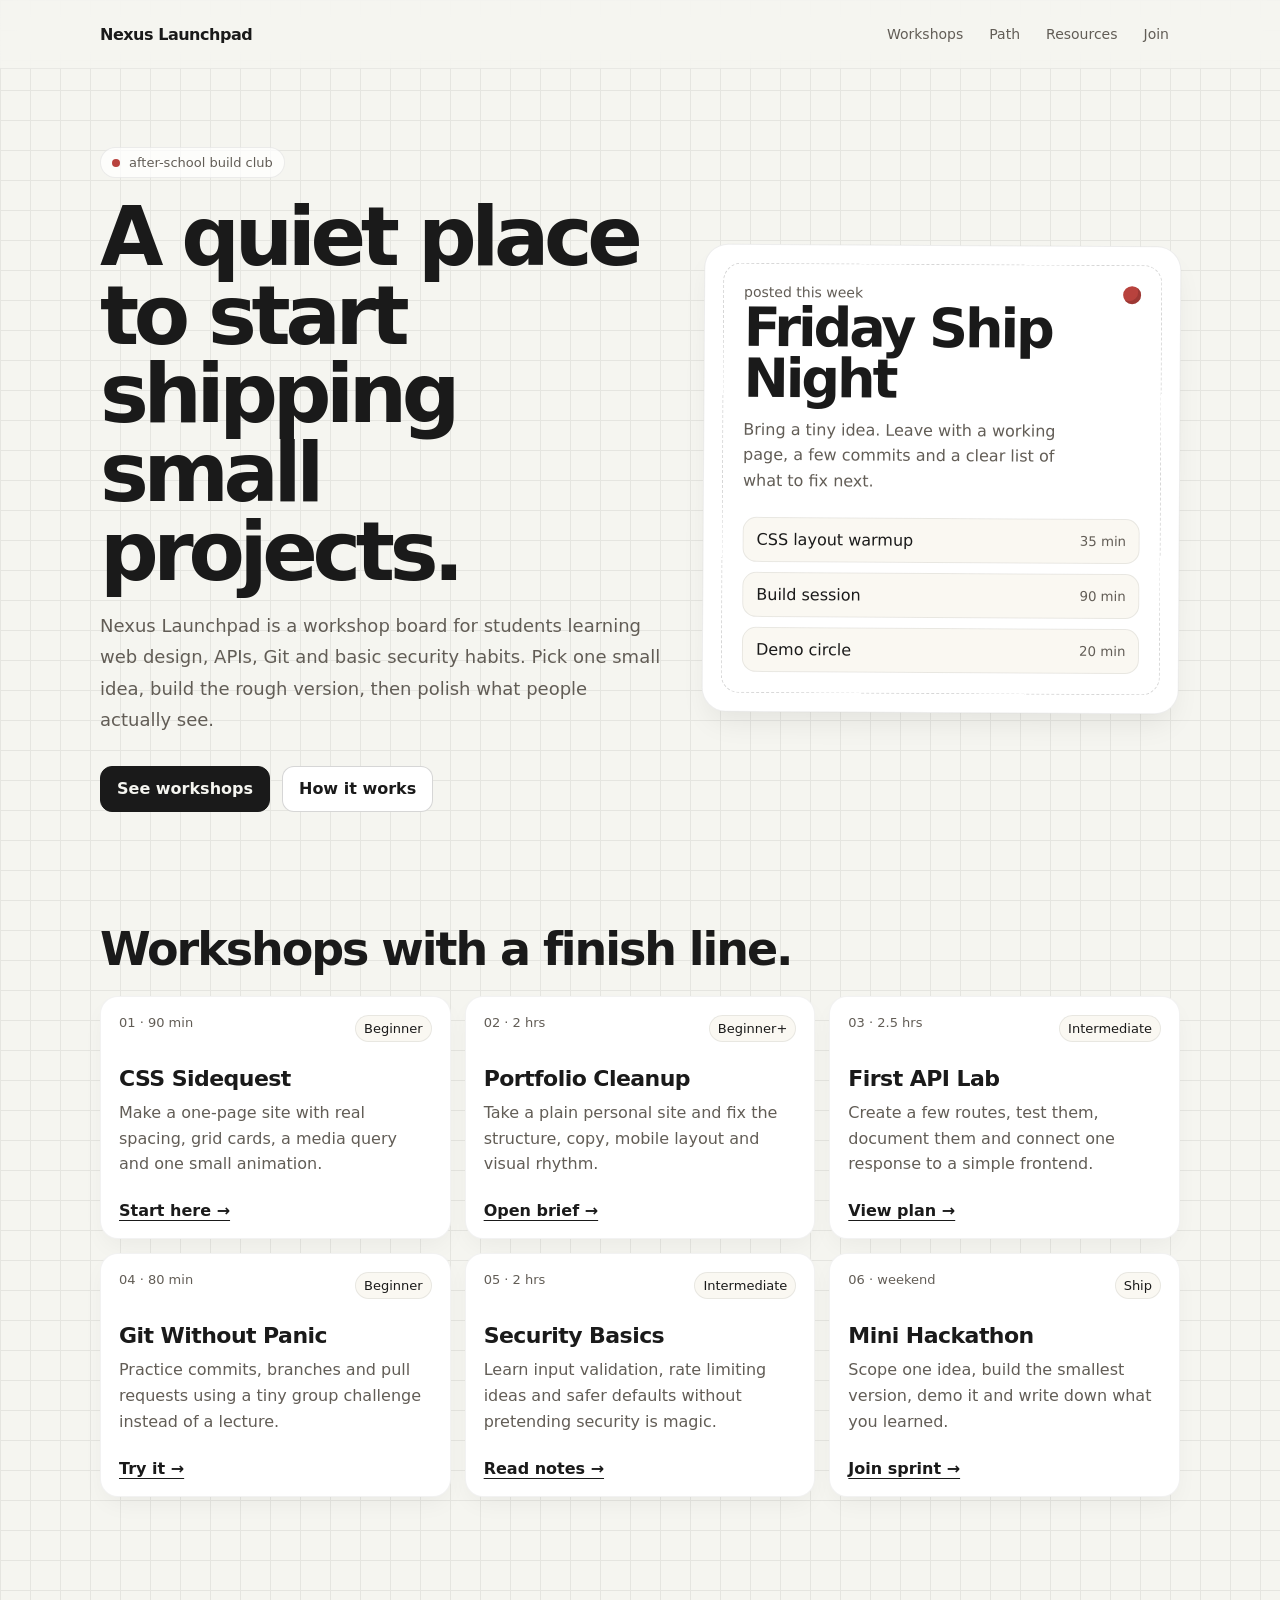
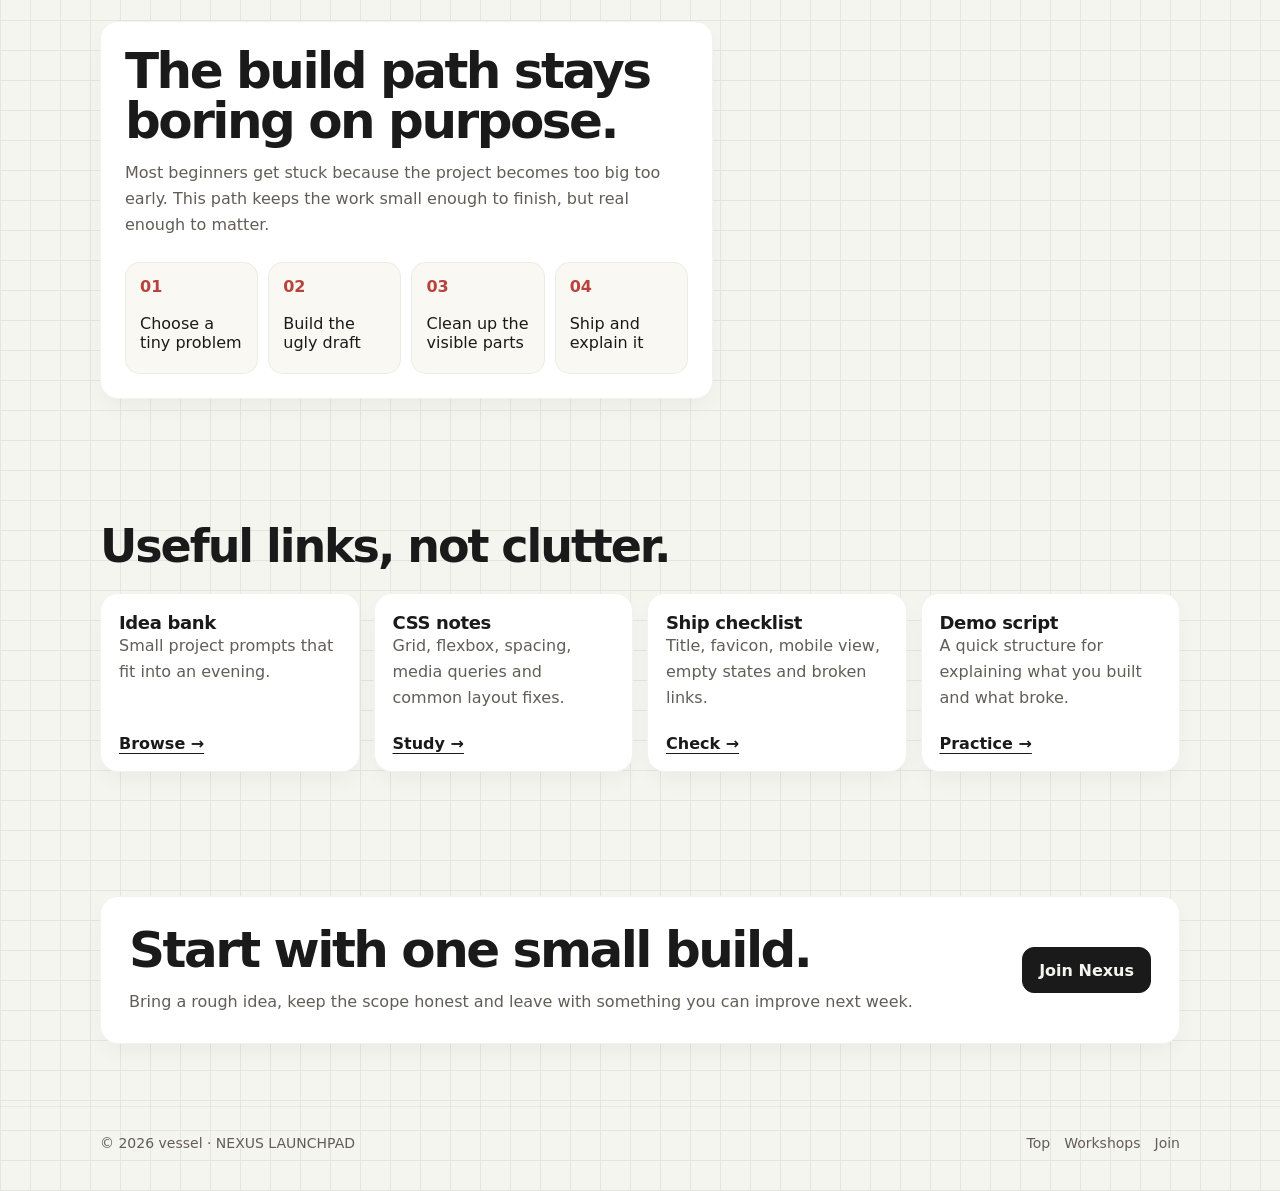
==== index.html @ 0ca1ae7e "initial commit" ====
<!doctype html>
<html lang="en">
<head>
  <meta charset="UTF-8" />
  <meta name="viewport" content="width=device-width, initial-scale=1.0" />
  <title>Nexus Launchpad</title>
    <link rel="stylesheet" href="/style/styles.css" />
</head>
<body>
  <header class="topbar">
    <nav class="wrap nav" aria-label="Main navigation">
      <a class="brand" href="#top" aria-label="Nexus Launchpad home">
        <span>Nexus Launchpad</span>
      </a>

      <div class="nav-links">
        <a href="#workshops">Workshops</a>
        <a href="#path">Path</a>
        <a href="#resources">Resources</a>
        <a href="./page/404.html">Join</a>
      </div>
    </nav>
  </header>

  <main id="top" class="wrap">
    <section class="hero">
      <div>
        <span class="label"><span class="live-dot"></span> after-school build club</span>
        <h1>A quiet place to start shipping small projects.</h1>
        <p>
          Nexus Launchpad is a workshop board for students learning web design, APIs, Git and basic security habits. Pick one small idea, build the rough version, then polish what people actually see.
        </p>

        <div class="hero-actions">
          <a class="button primary" href="#workshops">See workshops</a>
          <a class="button secondary" href="#path">How it works</a>
        </div>
      </div>

      <aside class="notice-card" aria-label="Upcoming ship night notice">
        <div class="notice-inner">
          <div class="notice-top">
            <span>posted this week</span>
            <span class="pin" aria-hidden="true"></span>
          </div>

          <div class="notice-title">
            <strong>Friday Ship Night</strong>
            <span>Bring a tiny idea. Leave with a working page, a few commits and a clear list of what to fix next.</span>
          </div>

          <div class="schedule-list">
            <div class="schedule-row"><span>CSS layout warmup</span><small>35 min</small></div>
            <div class="schedule-row"><span>Build session</span><small>90 min</small></div>
            <div class="schedule-row"><span>Demo circle</span><small>20 min</small></div>
          </div>
        </div>
      </aside>
    </section>

    <section id="workshops">
      <div class="section-head">
        <h2>Workshops with a finish line.</h2>
      </div>

      <div class="workshop-grid">
        <article class="card">
          <div>
            <div class="card-meta"><span>01 · 90 min</span><span class="tag">Beginner</span></div>
            <h3>CSS Sidequest</h3>
            <p>Make a one-page site with real spacing, grid cards, a media query and one small animation.</p>
          </div>
          <a class="text-link" href="#join">Start here →</a>
        </article>

        <article class="card">
          <div>
            <div class="card-meta"><span>02 · 2 hrs</span><span class="tag">Beginner+</span></div>
            <h3>Portfolio Cleanup</h3>
            <p>Take a plain personal site and fix the structure, copy, mobile layout and visual rhythm.</p>
          </div>
          <a class="text-link" href="#join">Open brief →</a>
        </article>

        <article class="card">
          <div>
            <div class="card-meta"><span>03 · 2.5 hrs</span><span class="tag">Intermediate</span></div>
            <h3>First API Lab</h3>
            <p>Create a few routes, test them, document them and connect one response to a simple frontend.</p>
          </div>
          <a class="text-link" href="#join">View plan →</a>
        </article>

        <article class="card">
          <div>
            <div class="card-meta"><span>04 · 80 min</span><span class="tag">Beginner</span></div>
            <h3>Git Without Panic</h3>
            <p>Practice commits, branches and pull requests using a tiny group challenge instead of a lecture.</p>
          </div>
          <a class="text-link" href="#join">Try it →</a>
        </article>

        <article class="card">
          <div>
            <div class="card-meta"><span>05 · 2 hrs</span><span class="tag">Intermediate</span></div>
            <h3>Security Basics</h3>
            <p>Learn input validation, rate limiting ideas and safer defaults without pretending security is magic.</p>
          </div>
          <a class="text-link" href="#join">Read notes →</a>
        </article>

        <article class="card">
          <div>
            <div class="card-meta"><span>06 · weekend</span><span class="tag">Ship</span></div>
            <h3>Mini Hackathon</h3>
            <p>Scope one idea, build the smallest version, demo it and write down what you learned.</p>
          </div>
          <a class="text-link" href="#join">Join sprint →</a>
        </article>
      </div>
    </section>

    <section id="path">
      <div class="path-grid">
        <div class="path-panel">
          <h2>The build path stays boring on purpose.</h2>
          <p>
            Most beginners get stuck because the project becomes too big too early. This path keeps the work small enough to finish, but real enough to matter.
          </p>

          <div class="steps">
            <div class="step"><span>01</span>Choose a tiny problem</div>
            <div class="step"><span>02</span>Build the ugly draft</div>
            <div class="step"><span>03</span>Clean up the visible parts</div>
            <div class="step"><span>04</span>Ship and explain it</div>
          </div>
        </div>
      </div>
    </section>

    <section id="resources">
      <div class="section-head">
        <h2>Useful links, not clutter.</h2>
      </div>

      <div class="resources">
        <article class="resource">
          <div>
            <b>Idea bank</b>
            <p>Small project prompts that fit into an evening.</p>
          </div>
          <span class="text-link">Browse →</span>
        </article>

        <article class="resource">
          <div>
            <b>CSS notes</b>
            <p>Grid, flexbox, spacing, media queries and common layout fixes.</p>
          </div>
          <span class="text-link">Study →</span>
        </article>

        <article class="resource">
          <div>
            <b>Ship checklist</b>
            <p>Title, favicon, mobile view, empty states and broken links.</p>
          </div>
          <span class="text-link">Check →</span>
        </article>

        <article class="resource">
          <div>
            <b>Demo script</b>
            <p>A quick structure for explaining what you built and what broke.</p>
          </div>
          <span class="text-link">Practice →</span>
        </article>
      </div>
    </section>

    <section id="join">
      <div class="join-box">
        <div>
          <h2>Start with one small build.</h2>
          <p>
            Bring a rough idea, keep the scope honest and leave with something you can improve next week.
          </p>
        </div>
        <a class="button primary" href="./page/404.html">Join Nexus</a>
      </div>
    </section>
  </main>

  <footer>
    <div class="wrap footer-inner">
      <span> © 2026 vessel · NEXUS LAUNCHPAD</span>
      <div class="footer-links">
        <a href="#top">Top</a>
        <a href="#workshops">Workshops</a>
        <a href="./page/404.html">Join</a>
      </div>
    </div>
  </footer>
</body>
</html>
---- style/styles.css ----
*::selection {
  background: var(--red);
  color: var(--paper);
}

*::-moz-selection {
  background: var(--red);
  color: var(--paper);
}

:root {
  --paper: #f5f5f0;
  --card: #ffffff;
  --ink: #1a1a1a;
  --muted: #625d56;
  --faint: rgba(0, 0, 0, 0.05);
  --line: rgba(0, 0, 0, 0.07);
  --note-border: #e2d8cf;
  --line-strong: rgba(0, 0, 0, 0.16);
  --soft-note: #efe8e2;
  --soft-red: #f3d8d4;
  --red: #b8423d;
  --radius: 18px;
  --shadow: 0 10px 25px -5px rgba(0, 0, 0, 0.05);
  --shadow-lift: 0 16px 30px -8px rgba(0, 0, 0, 0.08);
}

* {
  box-sizing: border-box;
}

html {
  scroll-behavior: smooth;
}

body {
  margin: 0;
  color: var(--ink);
  background-color: var(--paper);
  background-image:
    linear-gradient(#e5e5e0 1px, transparent 1px),
    linear-gradient(90deg, #e5e5e0 1px, transparent 1px);
  background-size: 30px 30px;
  font-family:
    ui-sans-serif,
    system-ui,
    -apple-system,
    BlinkMacSystemFont,
    "Segoe UI",
    sans-serif;
}

a {
  color: inherit;
  text-decoration: none;
}

.wrap {
  width: min(1080px, calc(100% - 32px));
  margin: 0 auto;
}

.topbar {
  position: sticky;
  top: 0;
  z-index: 10;
  background: rgba(245, 245, 240, 0.86);
  backdrop-filter: blur(12px);
  border-bottom: 1px solid var(--faint);
}

.nav {
  min-height: 68px;
  display: flex;
  align-items: center;
  justify-content: space-between;
  gap: 24px;
}

.brand {
  display: flex;
  align-items: center;
  gap: 10px;
  font-weight: 800;
  letter-spacing: -0.03em;
}

.brand-mark {
  width: 34px;
  height: 34px;
  display: grid;
  place-items: center;
  border: 1px solid var(--line-strong);
  border-radius: 10px;
  background: var(--card);
  box-shadow: var(--shadow);
  transform: rotate(-3deg);
  font-size: 14px;
}

.nav-links {
  display: flex;
  align-items: center;
  gap: 4px;
  color: var(--muted);
  font-size: 14px;
}

.nav-links a {
  padding: 9px 11px;
  border-radius: 999px;
}

.nav-links a:hover {
  background: var(--card);
  color: var(--ink);
}

.hero {
  padding: 78px 0 52px;
  display: grid;
  grid-template-columns: 1.08fr 0.92fr;
  gap: 42px;
  align-items: center;
}

.label {
  width: fit-content;
  display: inline-flex;
  align-items: center;
  gap: 9px;
  padding: 7px 11px;
  border: 1px solid var(--line);
  border-radius: 999px;
  color: var(--muted);
  background: rgba(255, 255, 255, 0.74);
  font-size: 13px;
}

.live-dot {
  width: 8px;
  height: 8px;
  border-radius: 50%;
  background: var(--red);
  animation: blink 1.8s ease-in-out infinite;
}

h1 {
  margin: 20px 0 18px;
  font-size: clamp(44px, 8vw, 82px);
  line-height: 0.96;
  max-width: 720px;
  letter-spacing: -0.065em;
}

.hero p {
  margin: 0;
  max-width: 610px;
  color: var(--muted);
  font-size: 18px;
  line-height: 1.75;
}

.hero-actions {
  margin-top: 30px;
  display: flex;
  flex-wrap: wrap;
  gap: 12px;
}

.button {
  min-height: 46px;
  display: inline-flex;
  align-items: center;
  justify-content: center;
  padding: 0 16px;
  border-radius: 12px;
  border: 1px solid var(--line-strong);
  font-weight: 750;
  transition:
    transform 0.16s ease,
    box-shadow 0.16s ease,
    background 0.16s ease;
}

.button:hover {
  transform: translateY(-2px);
  box-shadow: var(--shadow-lift);
}

.button.primary {
  background: var(--ink);
  color: var(--paper);
  border-color: var(--ink);
}

.button.secondary {
  background: var(--card);
  color: var(--ink);
}

.notice-card {
  background: var(--card);
  border: 1px solid var(--line);
  border-radius: 24px;
  box-shadow: var(--shadow-lift);
  padding: 18px;
  transform: rotate(0.35deg);
}

.notice-inner {
  border: 1px dashed var(--line-strong);
  border-radius: 18px;
  padding: 20px;
  min-height: 420px;
  display: flex;
  flex-direction: column;
  justify-content: space-between;
  background: var(--card);
}

.notice-top {
  display: flex;
  justify-content: space-between;
  gap: 14px;
  color: var(--muted);
  font-size: 14px;
}

.pin {
  width: 18px;
  height: 18px;
  border-radius: 50%;
  background: var(--red);
  box-shadow: inset -3px -3px 0 rgba(0, 0, 0, 0.15);
  animation: tiny-wobble 4.4s ease-in-out infinite;
}

.notice-title strong {
  display: block;
  margin-bottom: 12px;
  font-size: clamp(34px, 5vw, 54px);
  line-height: 0.95;
  letter-spacing: -0.055em;
}

.notice-title span {
  display: block;
  color: var(--muted);
  line-height: 1.6;
  max-width: 340px;
}

.schedule-list {
  display: grid;
  gap: 10px;
  margin-top: 24px;
}

.schedule-row {
  display: flex;
  align-items: center;
  justify-content: space-between;
  gap: 18px;
  padding: 12px 13px;
  border-radius: 14px;
  border: 1px solid var(--line);
  background: #faf8f2;
}

.schedule-row small {
  color: var(--muted);
  white-space: nowrap;
}

section {
  padding: 62px 0;
}

.section-head {
  display: flex;
  align-items: end;
  justify-content: space-between;
  gap: 28px;
  margin-bottom: 24px;
}

.section-head h2 {
  margin: 0;
  font-size: clamp(30px, 4vw, 46px);
  line-height: 1;
  letter-spacing: -0.045em;
}

.section-head p {
  max-width: 440px;
  margin: 0;
  color: var(--muted);
  line-height: 1.65;
}

.workshop-grid {
  display: grid;
  grid-template-columns: repeat(3, 1fr);
  gap: 14px;
}

.card,
.path-panel,
.resource,
.join-box {
  background: var(--card);
  border: 1px solid var(--faint);
  border-radius: var(--radius);
  box-shadow: var(--shadow);
}

.card {
  padding: 18px;
  min-height: 238px;
  display: flex;
  flex-direction: column;
  justify-content: space-between;
  transition:
    transform 0.16s ease,
    border-color 0.16s ease,
    box-shadow 0.16s ease;
}

.card:hover {
  transform: translateY(-4px);
  border-color: var(--line-strong);
  box-shadow: var(--shadow-lift);
}

.card-meta {
  display: flex;
  justify-content: space-between;
  gap: 12px;
  color: var(--muted);
  font-size: 13px;
}

.tag {
  padding: 5px 8px;
  border: 1px solid var(--line);
  border-radius: 999px;
  color: var(--ink);
  background: #faf8f2;
  white-space: nowrap;
}

.card h3 {
  margin: 24px 0 9px;
  font-size: 22px;
  letter-spacing: -0.025em;
}

.card p,
.resource p,
.path-panel p,
.join-box p,
.side-note p {
  margin: 0;
  color: var(--muted);
  line-height: 1.62;
}

.text-link {
  margin-top: 24px;
  color: var(--ink);
  font-weight: 780;
  text-decoration: underline;
  text-decoration-thickness: 1px;
  text-underline-offset: 4px;
}

.path-grid {
  display: grid;
  grid-template-columns: 1.15fr 0.85fr;
  gap: 14px;
  align-items: stretch;
}

.path-panel {
  padding: 24px;
}

.path-panel h2,
.join-box h2 {
  margin: 0 0 14px;
  font-size: clamp(30px, 4vw, 50px);
  line-height: 1;
  letter-spacing: -0.05em;
}

.steps {
  margin-top: 24px;
  display: grid;
  grid-template-columns: repeat(4, 1fr);
  gap: 10px;
}

.step {
  min-height: 112px;
  border: 1px solid var(--faint);
  border-radius: 15px;
  padding: 14px;
  background: #faf8f2;
}

.step span {
  display: block;
  margin-bottom: 18px;
  color: var(--red);
  font-weight: 900;
}

.side-note {
  border-radius: var(--radius);
  border: 1px solid var(--note-border);
  background: var(--soft-note);
  padding: 24px;
  display: flex;
  flex-direction: column;
  justify-content: space-between;
  box-shadow:
    var(--shadow),
    inset 0 -4px 0 rgba(0, 0, 0, 0.04);
}

.side-note h3 {
  margin: 0 0 14px;
  font-size: 30px;
  line-height: 1;
  letter-spacing: -0.04em;
}

.mini-list {
  display: grid;
  grid-template-columns: repeat(2, 1fr);
  gap: 9px;
  margin-top: 22px;
}

.mini-list div {
  padding: 11px;
  border-radius: 12px;
  background: rgba(255, 255, 255, 0.42);
  border: 1px solid rgba(0, 0, 0, 0.06);
  font-weight: 720;
  font-size: 14px;
}

.resources {
  display: grid;
  grid-template-columns: repeat(4, 1fr);
  gap: 14px;
}

.resource {
  min-height: 176px;
  padding: 18px;
  display: flex;
  flex-direction: column;
  justify-content: space-between;
}

.resource b {
  font-size: 18px;
  letter-spacing: -0.02em;
}

.join-box {
  padding: 28px;
  display: grid;
  grid-template-columns: 1fr auto;
  gap: 24px;
  align-items: center;
  background: var(--card);
}

footer {
  border-top: 1px solid var(--faint);
  padding: 28px 0 40px;
  color: var(--muted);
  font-size: 14px;
}

.footer-inner {
  display: flex;
  justify-content: space-between;
  gap: 16px;
  align-items: center;
}

.footer-links {
  display: flex;
  gap: 14px;
}

@keyframes blink {
  0%,
  100% {
    opacity: 1;
    transform: scale(1);
  }
  50% {
    opacity: 0.45;
    transform: scale(0.78);
  }
}

@keyframes tiny-wobble {
  0%,
  100% {
    transform: rotate(-3deg) translateY(0);
  }
  50% {
    transform: rotate(4deg) translateY(3px);
  }
}

@media (max-width: 900px) {
  .hero,
  .path-grid,
  .join-box {
    grid-template-columns: 1fr;
  }

  .hero {
    padding-top: 52px;
  }

  .workshop-grid {
    grid-template-columns: repeat(2, 1fr);
  }

  .resources {
    grid-template-columns: repeat(2, 1fr);
  }

  .steps {
    grid-template-columns: repeat(2, 1fr);
  }
}

@media (max-width: 640px) {
  .wrap {
    width: min(100% - 24px, 1080px);
  }

  .nav {
    min-height: 60px;
  }

  .nav-links {
    display: none;
  }

  .hero {
    padding: 42px 0 28px;
  }

  h1 {
    font-size: clamp(42px, 15vw, 60px);
  }

  .hero p {
    font-size: 16px;
  }

  .notice-card {
    padding: 12px;
    transform: none;
  }

  .notice-inner {
    min-height: 390px;
    padding: 16px;
  }

  section {
    padding: 48px 0;
  }

  .section-head {
    display: block;
  }

  .section-head p {
    margin-top: 12px;
  }

  .workshop-grid,
  .resources,
  .steps,
  .mini-list {
    grid-template-columns: 1fr;
  }

  .resource:nth-child(2),
  .resource:nth-child(4) {
    transform: none;
  }

  .path-panel,
  .side-note,
  .join-box {
    padding: 20px;
  }

  .footer-inner {
    display: block;
  }

  .footer-links {
    margin-top: 12px;
  }
}

/* 404 page styles */

.not-found-page {
  min-height: calc(100vh - 150px);
  display: grid;
  place-items: center;
  padding: 84px 0;
}

.not-found-card {
  width: min(720px, 100%);
  background: var(--card);
  border: 1px solid var(--faint);
  border-radius: 28px;
  box-shadow: var(--shadow);
  padding: 38px;
  text-align: center;
}

.not-found-card .label {
  margin: 0 auto;
}

.error-code {
  width: fit-content;
  margin: 34px auto 12px;
  padding: 6px 10px;
  color: var(--red);
  background: #faf8f2;
  border: 1px solid var(--line);
  border-radius: 999px;
  font-size: 13px;
  font-weight: 850;
  letter-spacing: .22em;
}

.not-found-card h1 {
  max-width: 620px;
  margin: 0 auto 18px;
  font-size: clamp(42px, 6.5vw, 70px);
  line-height: .96;
  letter-spacing: -.065em;
}

.not-found-copy {
  max-width: 570px;
  margin: 0 auto;
  color: var(--muted);
  font-size: 18px;
  line-height: 1.75;
}

.mail-box {
  width: min(560px, 100%);
  margin: 34px auto 0;
  padding: 20px;
  display: grid;
  grid-template-columns: 1fr auto;
  gap: 20px;
  align-items: center;
  text-align: left;
  background: var(--soft-note);
  border: 1px solid var(--note-border);
  border-radius: 20px;
  box-shadow: inset 0 -3px 0 rgba(0, 0, 0, .035);
}

.mail-box strong {
  display: block;
  margin-bottom: 6px;
  font-size: 18px;
  letter-spacing: -.02em;
}

.mail-box p {
  margin: 0;
  color: var(--muted);
  line-height: 1.55;
}

.not-found-actions {
  margin-top: 24px;
  display: flex;
  align-items: center;
  justify-content: center;
  gap: 14px;
  flex-wrap: wrap;
}

.not-found-actions .text-link {
  margin-top: 0;
}

@media (max-width: 640px) {
  .not-found-page {
    padding: 52px 0;
  }

  .not-found-card {
    padding: 24px;
    border-radius: 22px;
  }

  .not-found-card h1 {
    font-size: clamp(38px, 13vw, 56px);
  }

  .not-found-copy {
    font-size: 16px;
  }

  .mail-box {
    grid-template-columns: 1fr;
    text-align: center;
  }

  .mail-box .button {
    width: 100%;
  }

  .not-found-actions {
    flex-direction: column;
  }

  .not-found-actions .button {
    width: 100%;
  }
}
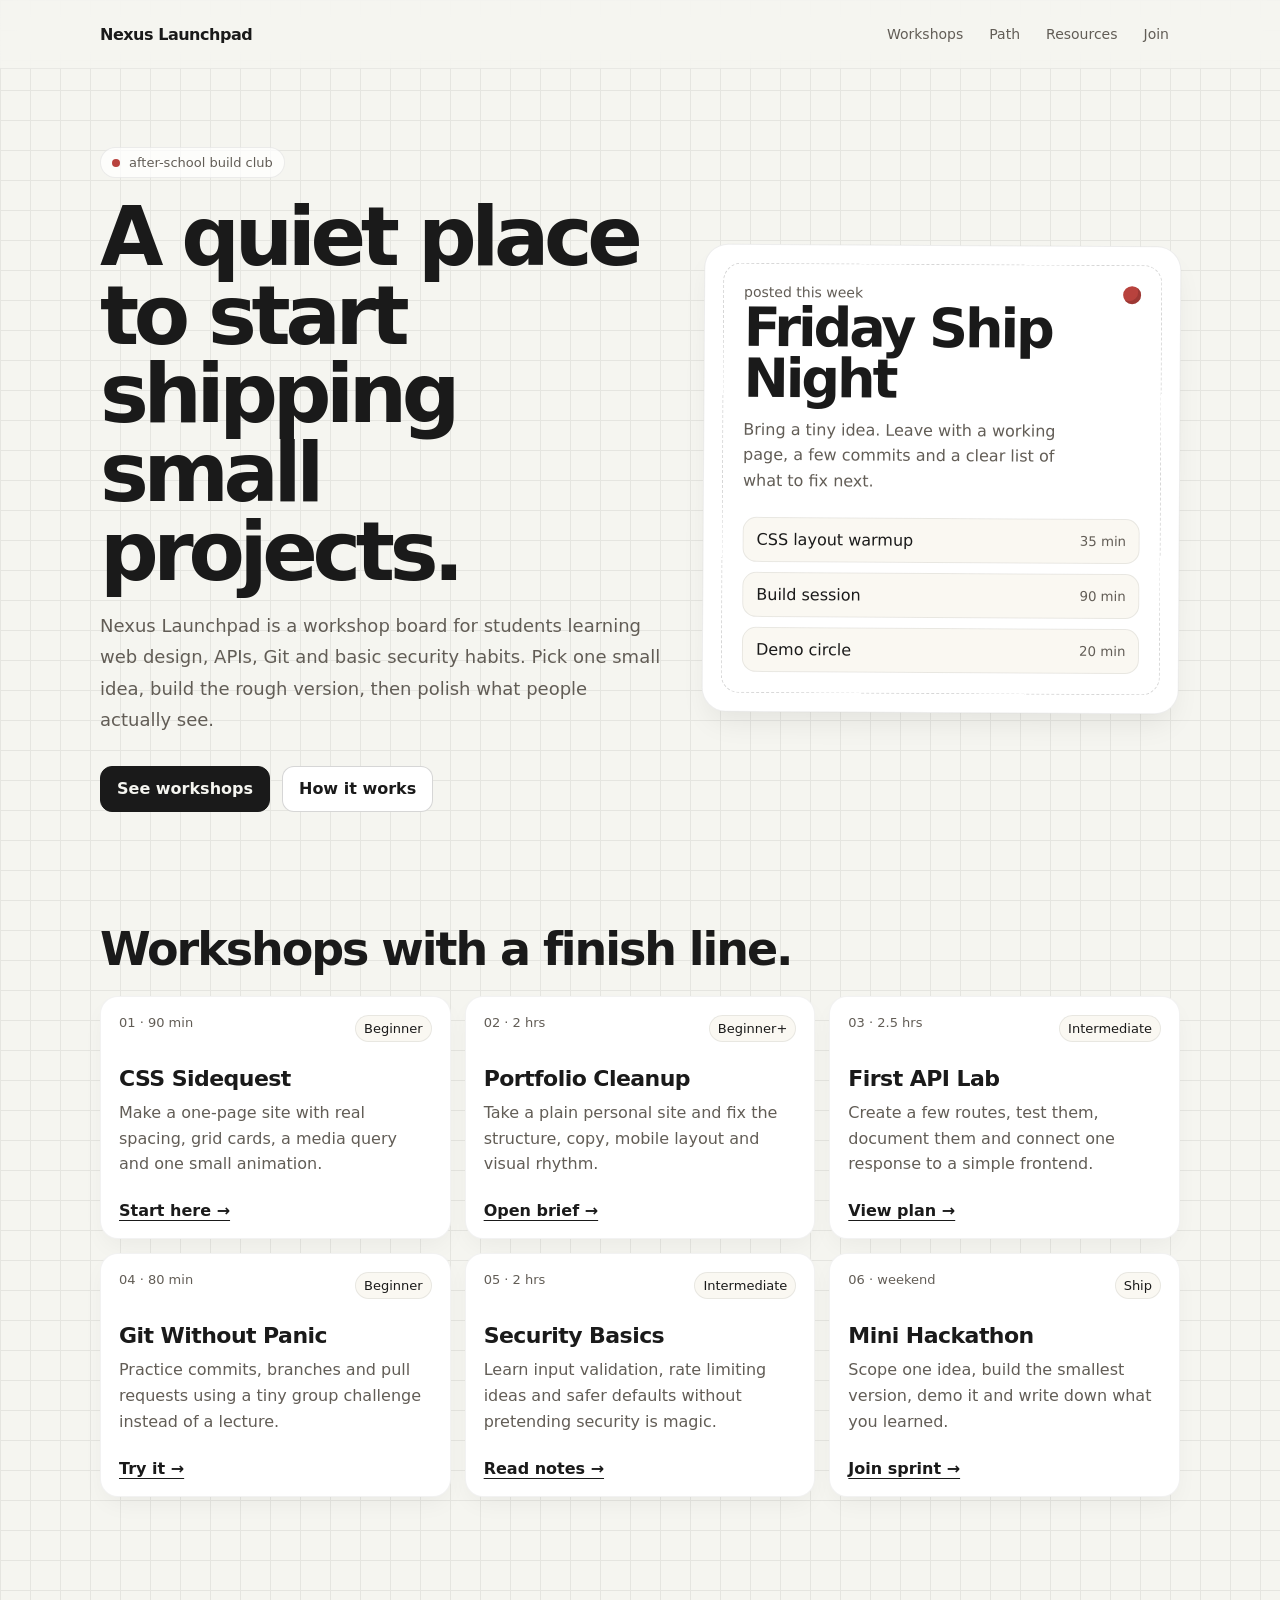
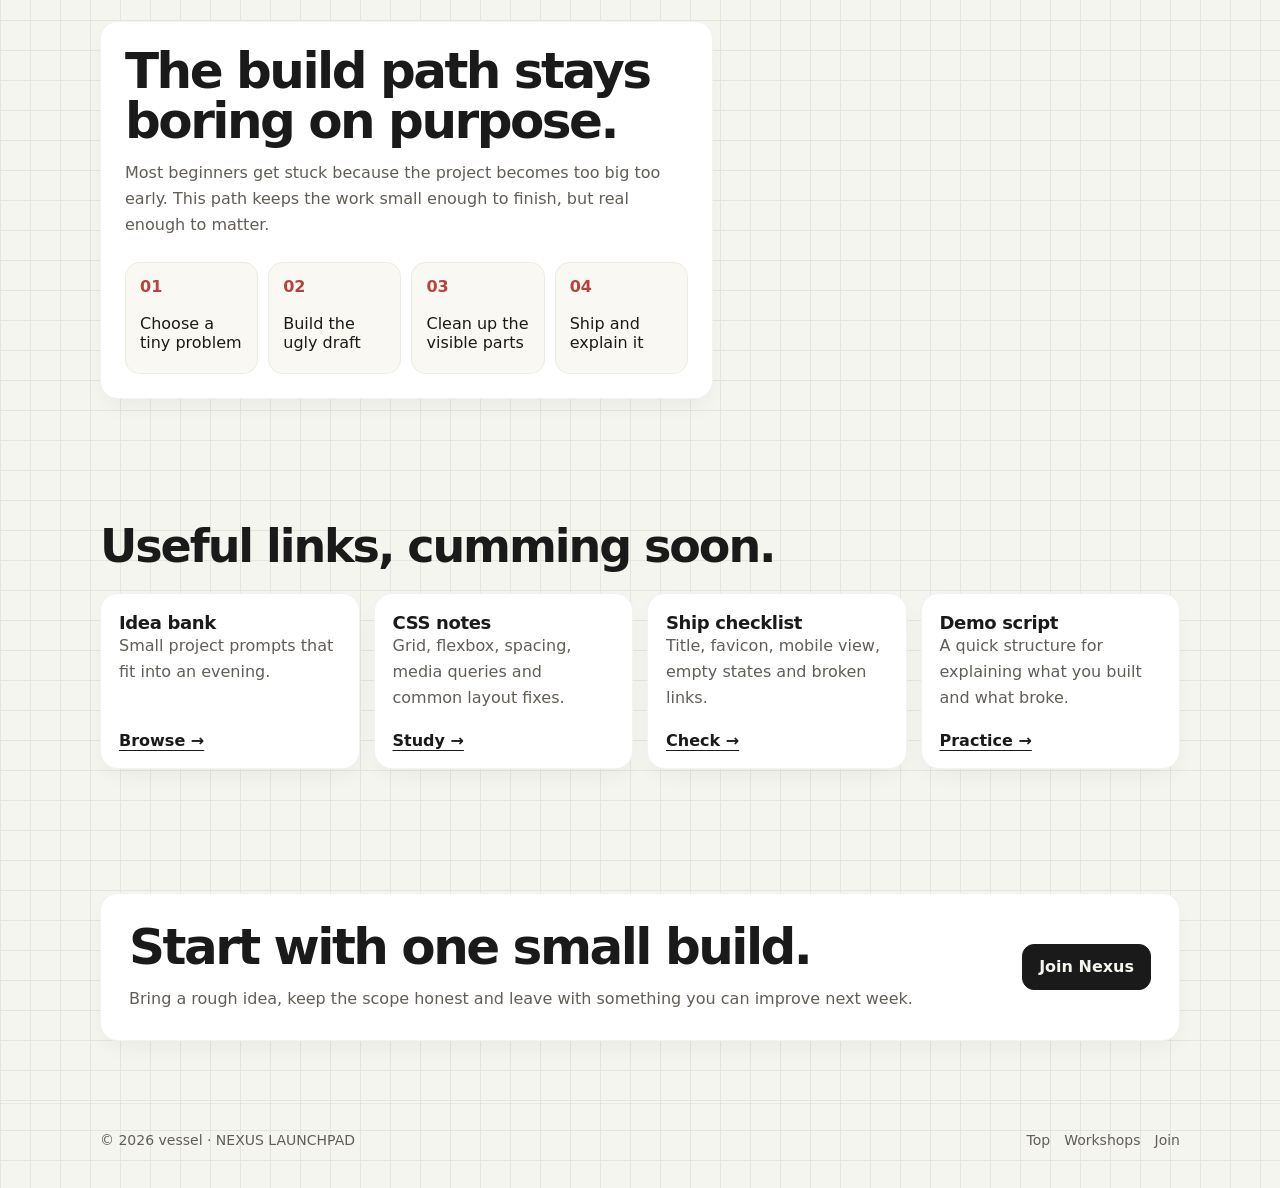
==== commit ff08c394: "initial changes" ====
--- a/index.html
+++ b/index.html
@@ -1,205 +1,261 @@
 <!doctype html>
 <html lang="en">
-<head>
-  <meta charset="UTF-8" />
-  <meta name="viewport" content="width=device-width, initial-scale=1.0" />
-  <title>Nexus Launchpad</title>
+  <head>
+    <meta charset="UTF-8" />
+    <meta name="viewport" content="width=device-width, initial-scale=1.0" />
+    <title>Nexus Launchpad</title>
     <link rel="stylesheet" href="/style/styles.css" />
-</head>
-<body>
-  <header class="topbar">
-    <nav class="wrap nav" aria-label="Main navigation">
-      <a class="brand" href="#top" aria-label="Nexus Launchpad home">
-        <span>Nexus Launchpad</span>
-      </a>
-
-      <div class="nav-links">
-        <a href="#workshops">Workshops</a>
-        <a href="#path">Path</a>
-        <a href="#resources">Resources</a>
-        <a href="./page/404.html">Join</a>
+  </head>
+  <body>
+    <header class="topbar">
+      <nav class="wrap nav" aria-label="Main navigation">
+        <a class="brand" href="#top" aria-label="Nexus Launchpad home">
+          <span>Nexus Launchpad</span>
+        </a>
+
+        <div class="nav-links">
+          <a href="#workshops">Workshops</a>
+          <a href="#path">Path</a>
+          <a href="./page/404.html">Resources</a>
+          <a href="./page/404.html">Join</a>
+        </div>
+      </nav>
+    </header>
+
+    <main id="top" class="wrap">
+      <section class="hero">
+        <div>
+          <span class="label"
+            ><span class="live-dot"></span> after-school build club</span
+          >
+          <h1>A quiet place to start shipping small projects.</h1>
+          <p>
+            Nexus Launchpad is a workshop board for students learning web
+            design, APIs, Git and basic security habits. Pick one small idea,
+            build the rough version, then polish what people actually see.
+          </p>
+
+          <div class="hero-actions">
+            <a class="button primary" href="#workshops">See workshops</a>
+            <a class="button secondary" href="#path">How it works</a>
+          </div>
+        </div>
+
+        <aside class="notice-card" aria-label="Upcoming ship night notice">
+          <div class="notice-inner">
+            <div class="notice-top">
+              <span>posted this week</span>
+              <span class="pin" aria-hidden="true"></span>
+            </div>
+
+            <div class="notice-title">
+              <strong>Friday Ship Night</strong>
+              <span
+                >Bring a tiny idea. Leave with a working page, a few commits and
+                a clear list of what to fix next.</span
+              >
+            </div>
+
+            <div class="schedule-list">
+              <div class="schedule-row">
+                <span>CSS layout warmup</span><small>35 min</small>
+              </div>
+              <div class="schedule-row">
+                <span>Build session</span><small>90 min</small>
+              </div>
+              <div class="schedule-row">
+                <span>Demo circle</span><small>20 min</small>
+              </div>
+            </div>
+          </div>
+        </aside>
+      </section>
+
+      <section id="workshops">
+        <div class="section-head">
+          <h2>Workshops with a finish line.</h2>
+        </div>
+
+        <div class="workshop-grid">
+          <article class="card">
+            <div>
+              <div class="card-meta">
+                <span>01 · 90 min</span><span class="tag">Beginner</span>
+              </div>
+              <h3>CSS Sidequest</h3>
+              <p>
+                Make a one-page site with real spacing, grid cards, a media
+                query and one small animation.
+              </p>
+            </div>
+            <a class="text-link" href="./page/404.html">Start here →</a>
+          </article>
+
+          <article class="card">
+            <div>
+              <div class="card-meta">
+                <span>02 · 2 hrs</span><span class="tag">Beginner+</span>
+              </div>
+              <h3>Portfolio Cleanup</h3>
+              <p>
+                Take a plain personal site and fix the structure, copy, mobile
+                layout and visual rhythm.
+              </p>
+            </div>
+            <a class="text-link" href="./page/404.html">Open brief →</a>
+          </article>
+
+          <article class="card">
+            <div>
+              <div class="card-meta">
+                <span>03 · 2.5 hrs</span><span class="tag">Intermediate</span>
+              </div>
+              <h3>First API Lab</h3>
+              <p>
+                Create a few routes, test them, document them and connect one
+                response to a simple frontend.
+              </p>
+            </div>
+            <a class="text-link" href="./page/404.html">View plan →</a>
+          </article>
+
+          <article class="card">
+            <div>
+              <div class="card-meta">
+                <span>04 · 80 min</span><span class="tag">Beginner</span>
+              </div>
+              <h3>Git Without Panic</h3>
+              <p>
+                Practice commits, branches and pull requests using a tiny group
+                challenge instead of a lecture.
+              </p>
+            </div>
+            <a class="text-link" href="./page/404.html">Try it →</a>
+          </article>
+
+          <article class="card">
+            <div>
+              <div class="card-meta">
+                <span>05 · 2 hrs</span><span class="tag">Intermediate</span>
+              </div>
+              <h3>Security Basics</h3>
+              <p>
+                Learn input validation, rate limiting ideas and safer defaults
+                without pretending security is magic.
+              </p>
+            </div>
+            <a class="text-link" href="./page/404.html">Read notes →</a>
+          </article>
+
+          <article class="card">
+            <div>
+              <div class="card-meta">
+                <span>06 · weekend</span><span class="tag">Ship</span>
+              </div>
+              <h3>Mini Hackathon</h3>
+              <p>
+                Scope one idea, build the smallest version, demo it and write
+                down what you learned.
+              </p>
+            </div>
+            <a class="text-link" href="./page/404.html">Join sprint →</a>
+          </article>
+        </div>
+      </section>
+
+      <section id="path">
+        <div class="path-grid">
+          <div class="path-panel">
+            <h2>The build path stays boring on purpose.</h2>
+            <p>
+              Most beginners get stuck because the project becomes too big too
+              early. This path keeps the work small enough to finish, but real
+              enough to matter.
+            </p>
+
+            <div class="steps">
+              <div class="step"><span>01</span>Choose a tiny problem</div>
+              <div class="step"><span>02</span>Build the ugly draft</div>
+              <div class="step"><span>03</span>Clean up the visible parts</div>
+              <div class="step"><span>04</span>Ship and explain it</div>
+            </div>
+          </div>
+        </div>
+      </section>
+
+      <section id="resources">
+        <div class="section-head">
+          <h2>Useful links, cumming soon.</h2>
+        </div>
+
+        <div class="resources">
+          <article class="resource">
+            <div>
+              <b>Idea bank</b>
+              <p>Small project prompts that fit into an evening.</p>
+            </div>
+            <a href="./page/404.html"
+              ><span class="text-link">Browse →</span></a
+            >
+          </article>
+
+          <article class="resource">
+            <div>
+              <b>CSS notes</b>
+              <p>
+                Grid, flexbox, spacing, media queries and common layout fixes.
+              </p>
+            </div>
+            <a href="./page/404.html"><span class="text-link">Study →</span></a>
+          </article>
+
+          <article class="resource">
+            <div>
+              <b>Ship checklist</b>
+              <p>Title, favicon, mobile view, empty states and broken links.</p>
+            </div>
+            <a href="./page/404.html">
+              <span class="text-link">Check →</span>
+            </a>
+          </article>
+
+          <article class="resource">
+            <div>
+              <b>Demo script</b>
+              <p>
+                A quick structure for explaining what you built and what broke.
+              </p>
+            </div>
+            <a href="./page/404.html">
+              <span class="text-link">Practice →</span>
+            </a>
+          </article>
+        </div>
+      </section>
+
+      <section id="join">
+        <div class="join-box">
+          <div>
+            <h2>Start with one small build.</h2>
+            <p>
+              Bring a rough idea, keep the scope honest and leave with something
+              you can improve next week.
+            </p>
+          </div>
+          <a class="button primary" href="./page/404.html">Join Nexus</a>
+        </div>
+      </section>
+    </main>
+
+    <footer>
+      <div class="wrap footer-inner">
+        <span> © 2026 vessel · NEXUS LAUNCHPAD</span>
+        <div class="footer-links">
+          <a href="#top">Top</a>
+          <a href="#workshops">Workshops</a>
+          <a href="./page/404.html">Join</a>
+        </div>
       </div>
-    </nav>
-  </header>
-
-  <main id="top" class="wrap">
-    <section class="hero">
-      <div>
-        <span class="label"><span class="live-dot"></span> after-school build club</span>
-        <h1>A quiet place to start shipping small projects.</h1>
-        <p>
-          Nexus Launchpad is a workshop board for students learning web design, APIs, Git and basic security habits. Pick one small idea, build the rough version, then polish what people actually see.
-        </p>
-
-        <div class="hero-actions">
-          <a class="button primary" href="#workshops">See workshops</a>
-          <a class="button secondary" href="#path">How it works</a>
-        </div>
-      </div>
-
-      <aside class="notice-card" aria-label="Upcoming ship night notice">
-        <div class="notice-inner">
-          <div class="notice-top">
-            <span>posted this week</span>
-            <span class="pin" aria-hidden="true"></span>
-          </div>
-
-          <div class="notice-title">
-            <strong>Friday Ship Night</strong>
-            <span>Bring a tiny idea. Leave with a working page, a few commits and a clear list of what to fix next.</span>
-          </div>
-
-          <div class="schedule-list">
-            <div class="schedule-row"><span>CSS layout warmup</span><small>35 min</small></div>
-            <div class="schedule-row"><span>Build session</span><small>90 min</small></div>
-            <div class="schedule-row"><span>Demo circle</span><small>20 min</small></div>
-          </div>
-        </div>
-      </aside>
-    </section>
-
-    <section id="workshops">
-      <div class="section-head">
-        <h2>Workshops with a finish line.</h2>
-      </div>
-
-      <div class="workshop-grid">
-        <article class="card">
-          <div>
-            <div class="card-meta"><span>01 · 90 min</span><span class="tag">Beginner</span></div>
-            <h3>CSS Sidequest</h3>
-            <p>Make a one-page site with real spacing, grid cards, a media query and one small animation.</p>
-          </div>
-          <a class="text-link" href="#join">Start here →</a>
-        </article>
-
-        <article class="card">
-          <div>
-            <div class="card-meta"><span>02 · 2 hrs</span><span class="tag">Beginner+</span></div>
-            <h3>Portfolio Cleanup</h3>
-            <p>Take a plain personal site and fix the structure, copy, mobile layout and visual rhythm.</p>
-          </div>
-          <a class="text-link" href="#join">Open brief →</a>
-        </article>
-
-        <article class="card">
-          <div>
-            <div class="card-meta"><span>03 · 2.5 hrs</span><span class="tag">Intermediate</span></div>
-            <h3>First API Lab</h3>
-            <p>Create a few routes, test them, document them and connect one response to a simple frontend.</p>
-          </div>
-          <a class="text-link" href="#join">View plan →</a>
-        </article>
-
-        <article class="card">
-          <div>
-            <div class="card-meta"><span>04 · 80 min</span><span class="tag">Beginner</span></div>
-            <h3>Git Without Panic</h3>
-            <p>Practice commits, branches and pull requests using a tiny group challenge instead of a lecture.</p>
-          </div>
-          <a class="text-link" href="#join">Try it →</a>
-        </article>
-
-        <article class="card">
-          <div>
-            <div class="card-meta"><span>05 · 2 hrs</span><span class="tag">Intermediate</span></div>
-            <h3>Security Basics</h3>
-            <p>Learn input validation, rate limiting ideas and safer defaults without pretending security is magic.</p>
-          </div>
-          <a class="text-link" href="#join">Read notes →</a>
-        </article>
-
-        <article class="card">
-          <div>
-            <div class="card-meta"><span>06 · weekend</span><span class="tag">Ship</span></div>
-            <h3>Mini Hackathon</h3>
-            <p>Scope one idea, build the smallest version, demo it and write down what you learned.</p>
-          </div>
-          <a class="text-link" href="#join">Join sprint →</a>
-        </article>
-      </div>
-    </section>
-
-    <section id="path">
-      <div class="path-grid">
-        <div class="path-panel">
-          <h2>The build path stays boring on purpose.</h2>
-          <p>
-            Most beginners get stuck because the project becomes too big too early. This path keeps the work small enough to finish, but real enough to matter.
-          </p>
-
-          <div class="steps">
-            <div class="step"><span>01</span>Choose a tiny problem</div>
-            <div class="step"><span>02</span>Build the ugly draft</div>
-            <div class="step"><span>03</span>Clean up the visible parts</div>
-            <div class="step"><span>04</span>Ship and explain it</div>
-          </div>
-        </div>
-      </div>
-    </section>
-
-    <section id="resources">
-      <div class="section-head">
-        <h2>Useful links, not clutter.</h2>
-      </div>
-
-      <div class="resources">
-        <article class="resource">
-          <div>
-            <b>Idea bank</b>
-            <p>Small project prompts that fit into an evening.</p>
-          </div>
-          <span class="text-link">Browse →</span>
-        </article>
-
-        <article class="resource">
-          <div>
-            <b>CSS notes</b>
-            <p>Grid, flexbox, spacing, media queries and common layout fixes.</p>
-          </div>
-          <span class="text-link">Study →</span>
-        </article>
-
-        <article class="resource">
-          <div>
-            <b>Ship checklist</b>
-            <p>Title, favicon, mobile view, empty states and broken links.</p>
-          </div>
-          <span class="text-link">Check →</span>
-        </article>
-
-        <article class="resource">
-          <div>
-            <b>Demo script</b>
-            <p>A quick structure for explaining what you built and what broke.</p>
-          </div>
-          <span class="text-link">Practice →</span>
-        </article>
-      </div>
-    </section>
-
-    <section id="join">
-      <div class="join-box">
-        <div>
-          <h2>Start with one small build.</h2>
-          <p>
-            Bring a rough idea, keep the scope honest and leave with something you can improve next week.
-          </p>
-        </div>
-        <a class="button primary" href="./page/404.html">Join Nexus</a>
-      </div>
-    </section>
-  </main>
-
-  <footer>
-    <div class="wrap footer-inner">
-      <span> © 2026 vessel · NEXUS LAUNCHPAD</span>
-      <div class="footer-links">
-        <a href="#top">Top</a>
-        <a href="#workshops">Workshops</a>
-        <a href="./page/404.html">Join</a>
-      </div>
-    </div>
-  </footer>
-</body>
+    </footer>
+  </body>
 </html>
